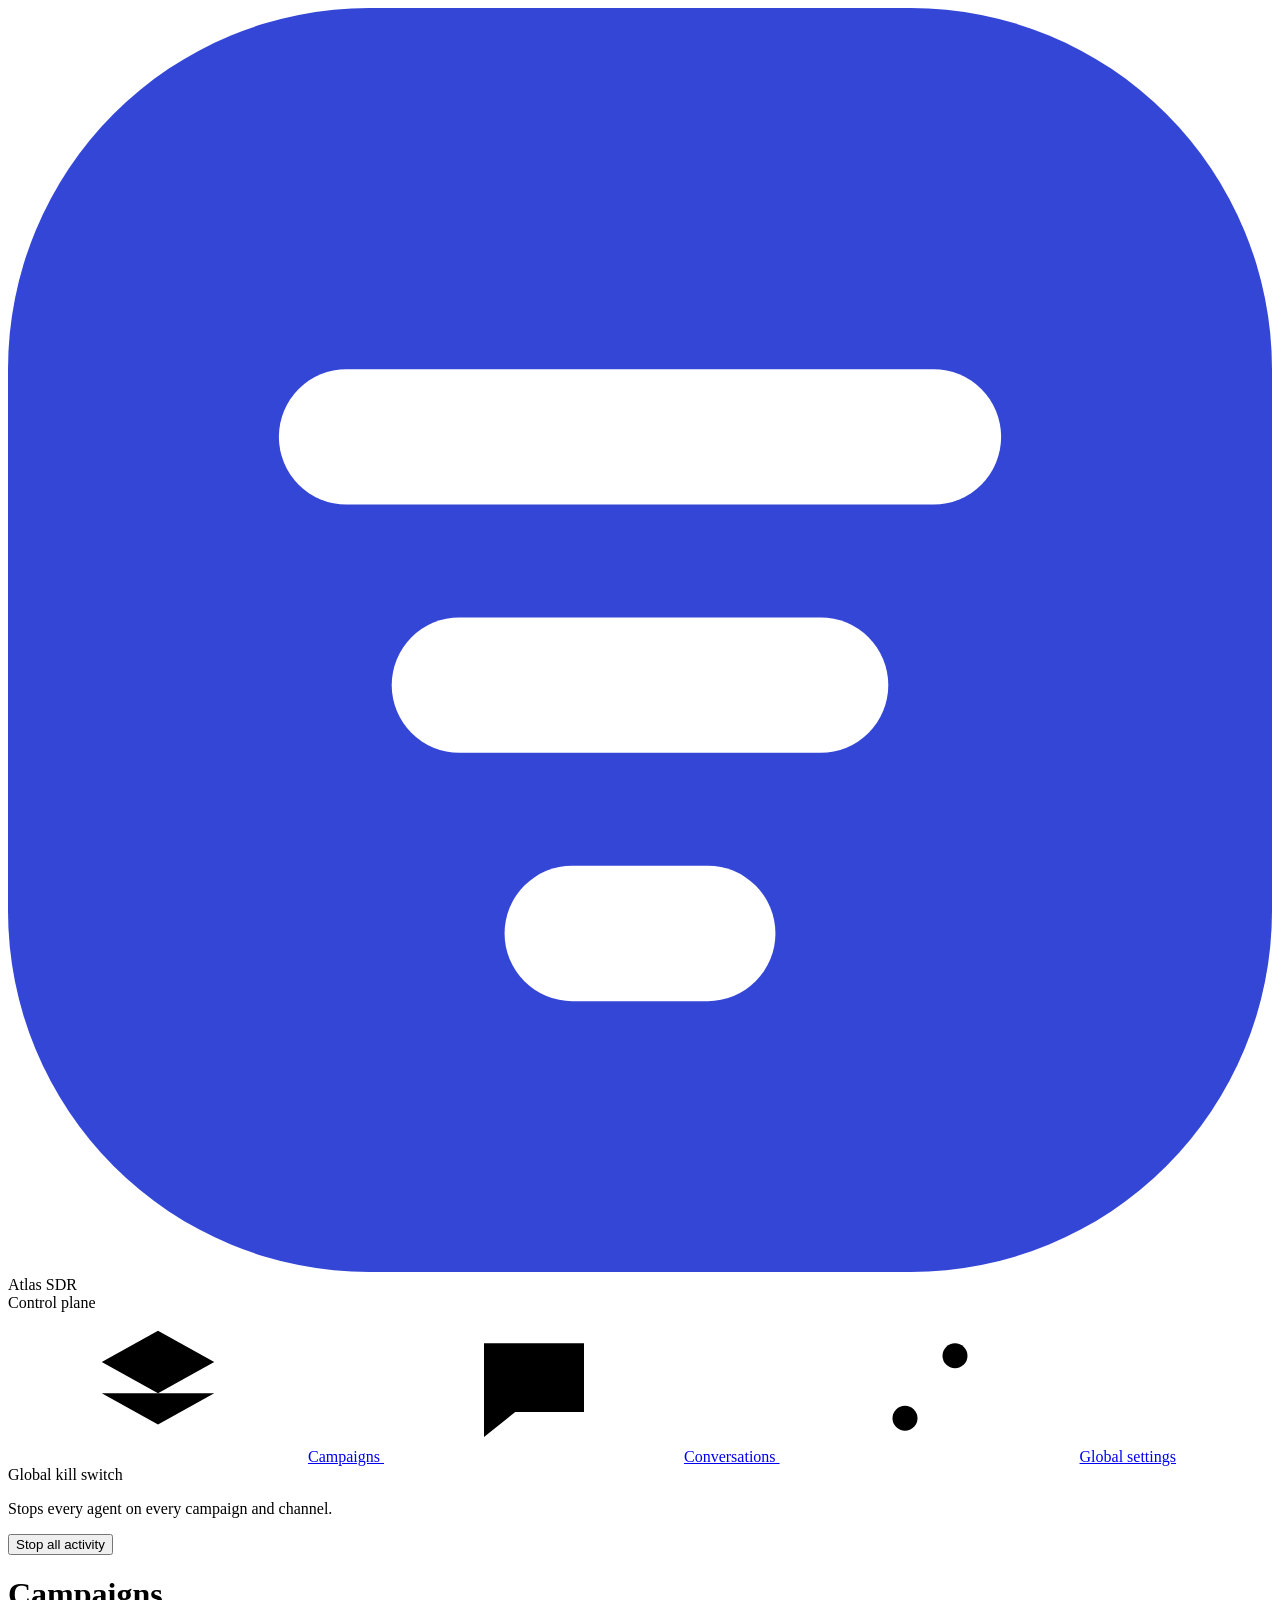
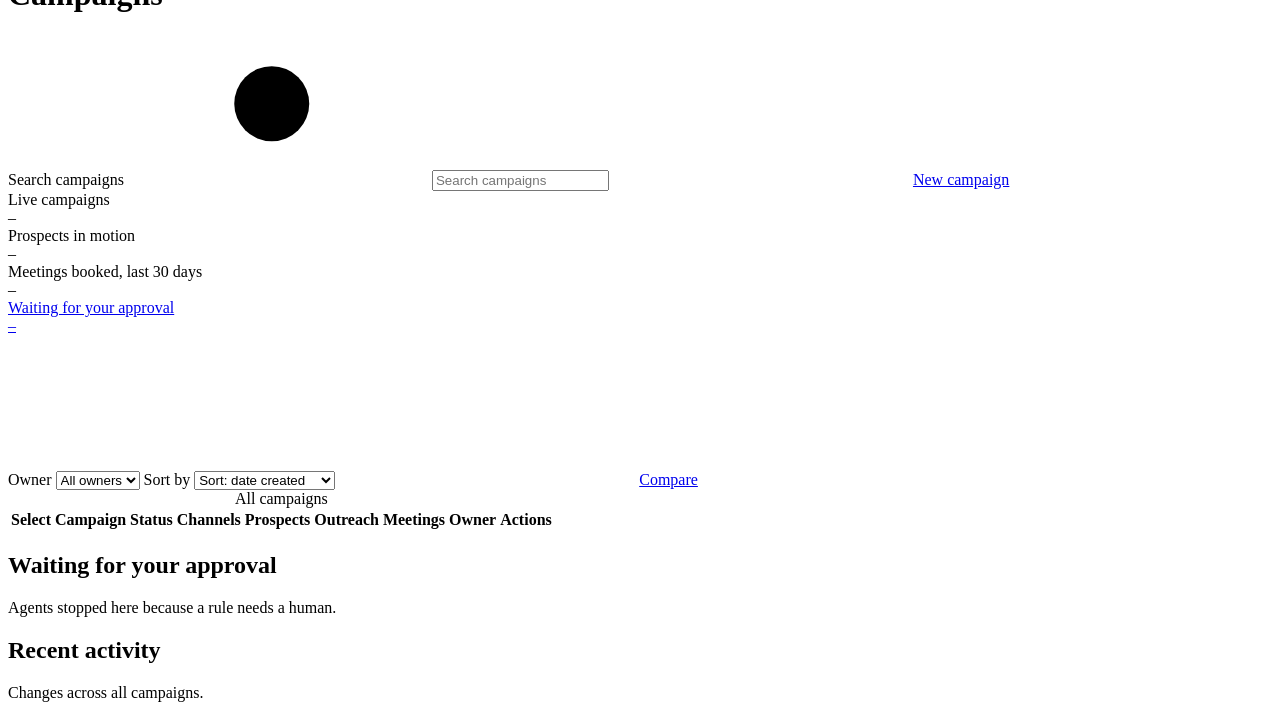
==== front_end/campaigns.html @ 70ab5db3 "Add files via upload" ====
<!DOCTYPE html>
<html lang="en">
<head>
  <meta charset="utf-8">
  <meta name="viewport" content="width=device-width, initial-scale=1">
  <title>Campaigns · Atlas SDR</title>
  <link rel="preconnect" href="https://fonts.googleapis.com">
  <link rel="preconnect" href="https://fonts.gstatic.com" crossorigin>
  <link rel="stylesheet" href="https://fonts.googleapis.com/css2?family=Bricolage+Grotesque:opsz,wght@12..96,500;12..96,600;12..96,700&family=Instrument+Sans:wght@400;500;600;700&display=swap">
  <link rel="stylesheet" href="css/styles.css">
</head>
<body>

<!-- Icon sprite: reference with <svg class="icon"><use href="#i-name"/></svg> -->
<svg width="0" height="0" style="position:absolute" aria-hidden="true" focusable="false">
  <symbol id="i-campaigns" viewBox="0 0 24 24"><path d="M12 3 3 8l9 5 9-5-9-5Z"/><path d="m3 13 9 5 9-5"/></symbol>
  <symbol id="i-inbox" viewBox="0 0 24 24"><path d="M4 5h16v11H9l-5 4V5Z"/></symbol>
  <symbol id="i-settings" viewBox="0 0 24 24"><path d="M4 7h10M18 7h2M4 17h2M10 17h10"/><circle cx="16" cy="7" r="2"/><circle cx="8" cy="17" r="2"/></symbol>
  <symbol id="i-search" viewBox="0 0 24 24"><circle cx="11" cy="11" r="6"/><path d="m20 20-4-4"/></symbol>
  <symbol id="i-plus" viewBox="0 0 24 24"><path d="M12 5v14M5 12h14"/></symbol>
  <symbol id="i-pause" viewBox="0 0 24 24"><path d="M8.5 5v14M15.5 5v14" stroke-width="2.6"/></symbol>
  <symbol id="i-play" viewBox="0 0 24 24"><path d="M7 5v14l11-7L7 5Z"/></symbol>
  <symbol id="i-more" viewBox="0 0 24 24"><circle cx="5" cy="12" r="1.6" fill="currentColor" stroke="none"/><circle cx="12" cy="12" r="1.6" fill="currentColor" stroke="none"/><circle cx="19" cy="12" r="1.6" fill="currentColor" stroke="none"/></symbol>
  <symbol id="i-compare" viewBox="0 0 24 24"><path d="M6 20V10M12 20V4M18 20v-7"/></symbol>
</svg>

<div class="shell">

  <!-- ===== Sidebar (identical on every page; change aria-current per page) ===== -->
  <aside class="sidebar">
    <div class="sidebar__top">
      <div class="brand">
        <svg class="brand__mark" viewBox="0 0 28 28" aria-hidden="true">
          <rect width="28" height="28" rx="8" fill="#3446d6"/>
          <rect x="6" y="8" width="16" height="3" rx="1.5" fill="#fff"/>
          <rect x="8.5" y="13.5" width="11" height="3" rx="1.5" fill="#fff"/>
          <rect x="11" y="19" width="6" height="3" rx="1.5" fill="#fff"/>
        </svg>
        <div>
          <div class="brand__name">Atlas SDR</div>
          <div class="brand__sub">Control plane</div>
        </div>
      </div>

      <nav class="nav" aria-label="Main">
        <a class="nav__link" href="campaigns.html" aria-current="page">
          <svg class="icon nav__icon"><use href="#i-campaigns"/></svg>Campaigns
        </a>
        <a class="nav__link" href="conversations.html">
          <svg class="icon nav__icon"><use href="#i-inbox"/></svg>Conversations
          <span class="nav__badge" data-badge="approvals" aria-label="pending approvals"></span>
        </a>
        <a class="nav__link" href="settings.html">
          <svg class="icon nav__icon"><use href="#i-settings"/></svg>Global settings
        </a>
      </nav>
    </div>

    <!-- Global kill switch: wired up by js/shell.js on every page -->
    <div class="ks" data-killswitch>
      <div class="ks__title" data-ks-title>Global kill switch</div>
      <p class="ks__text" data-ks-text>Stops every agent on every campaign and channel.</p>
      <button type="button" class="btn btn--danger btn--sm" data-ks-button>Stop all activity</button>
    </div>
  </aside>

  <!-- ===== Main ===== -->
  <div class="main">
    <header class="topbar">
      <h1>Campaigns</h1>
      <div class="topbar__actions">
        <label class="search">
          <span class="sr-only">Search campaigns</span>
          <svg class="icon"><use href="#i-search"/></svg>
          <input class="input" type="search" id="search" placeholder="Search campaigns" autocomplete="off">
        </label>
        <a class="btn btn--primary" href="campaign-new.html" id="new-campaign">
          <svg class="icon"><use href="#i-plus"/></svg>New campaign
        </a>
        <span class="avatar" data-user-avatar title="Signed in" aria-hidden="true"></span>
      </div>
    </header>

    <main class="content" id="content">

      <!-- Filled by shell.js when the global kill switch is on -->
      <div data-slot="platform-banner"></div>

      <!-- Summary strip: GET /campaigns/summary -->
      <section class="metrics" aria-label="Summary" id="metrics">
        <div class="metric">
          <div class="metric__label">Live campaigns</div>
          <div class="metric__value" data-metric="live">–</div>
          <div class="metric__note" data-metric-note="live"></div>
        </div>
        <div class="metric">
          <div class="metric__label">Prospects in motion</div>
          <div class="metric__value" data-metric="prospects">–</div>
          <div class="metric__note" data-metric-note="prospects"></div>
        </div>
        <div class="metric">
          <div class="metric__label">Meetings booked, last 30 days</div>
          <div class="metric__value" data-metric="meetings">–</div>
          <div class="metric__note" data-metric-note="meetings"></div>
        </div>
        <a class="metric" href="conversations.html?filter=approvals" id="metric-approvals">
          <div class="metric__label">Waiting for your approval</div>
          <div class="metric__value" data-metric="approvals">–</div>
          <div class="metric__note" data-metric-note="approvals"></div>
        </a>
      </section>

      <!-- Toolbar -->
      <div class="toolbar">
        <div class="filters" id="filters" role="group" aria-label="Filter by status"></div>
        <div class="toolbar__group">
          <label class="sr-only" for="owner-filter">Owner</label>
          <select class="select" id="owner-filter"><option value="all">All owners</option></select>
          <label class="sr-only" for="sort">Sort by</label>
          <select class="select" id="sort">
            <option value="created">Sort: date created</option>
            <option value="meetings">Sort: most meetings</option>
            <option value="name">Sort: name</option>
          </select>
          <a class="btn btn--secondary btn--sm" id="compare" href="#" aria-disabled="true"
             title="Select two or more campaigns to compare">
            <svg class="icon"><use href="#i-compare"/></svg><span id="compare-label">Compare</span>
          </a>
        </div>
      </div>

      <!-- Campaign list: GET /campaigns -->
      <section class="panel" aria-labelledby="list-title">
        <div class="table-wrap">
          <table class="ctable">
            <caption class="sr-only" id="list-title">All campaigns</caption>
            <thead>
              <tr>
                <th class="c-select"><span class="sr-only">Select</span></th>
                <th>Campaign</th>
                <th>Status</th>
                <th>Channels</th>
                <th class="num">Prospects</th>
                <th class="num">Outreach</th>
                <th class="num">Meetings</th>
                <th>Owner</th>
                <th class="c-actions"><span class="sr-only">Actions</span></th>
              </tr>
            </thead>
            <tbody id="campaign-rows"></tbody>
          </table>
        </div>
        <div id="list-state" aria-live="polite"></div>
      </section>

      <!-- Needs attention + recent activity: GET /approvals, GET /events -->
      <div class="split">
        <section class="panel" aria-labelledby="approvals-title">
          <div class="panel__head">
            <div>
              <h2 id="approvals-title">Waiting for your approval <span class="count" id="approvals-count" hidden></span></h2>
              <div class="panel__sub">Agents stopped here because a rule needs a human.</div>
            </div>
          </div>
          <ul id="approvals-list"></ul>
        </section>

        <section class="panel" aria-labelledby="events-title">
          <div class="panel__head">
            <div>
              <h2 id="events-title">Recent activity</h2>
              <div class="panel__sub">Changes across all campaigns.</div>
            </div>
          </div>
          <ul id="events-list"></ul>
        </section>
      </div>

    </main>
  </div>
</div>

<!-- Row action menu (single instance, positioned by campaigns.js) -->
<div class="menu" id="row-menu" role="menu" hidden></div>

<!-- Script order matters: config, mock, api, shell, page -->
<script src="js/config.js" defer></script>
<script src="js/mock-data.js" defer></script>
<script src="js/api.js" defer></script>
<script src="js/shell.js" defer></script>
<script src="js/campaigns.js" defer></script>
</body>
</html>
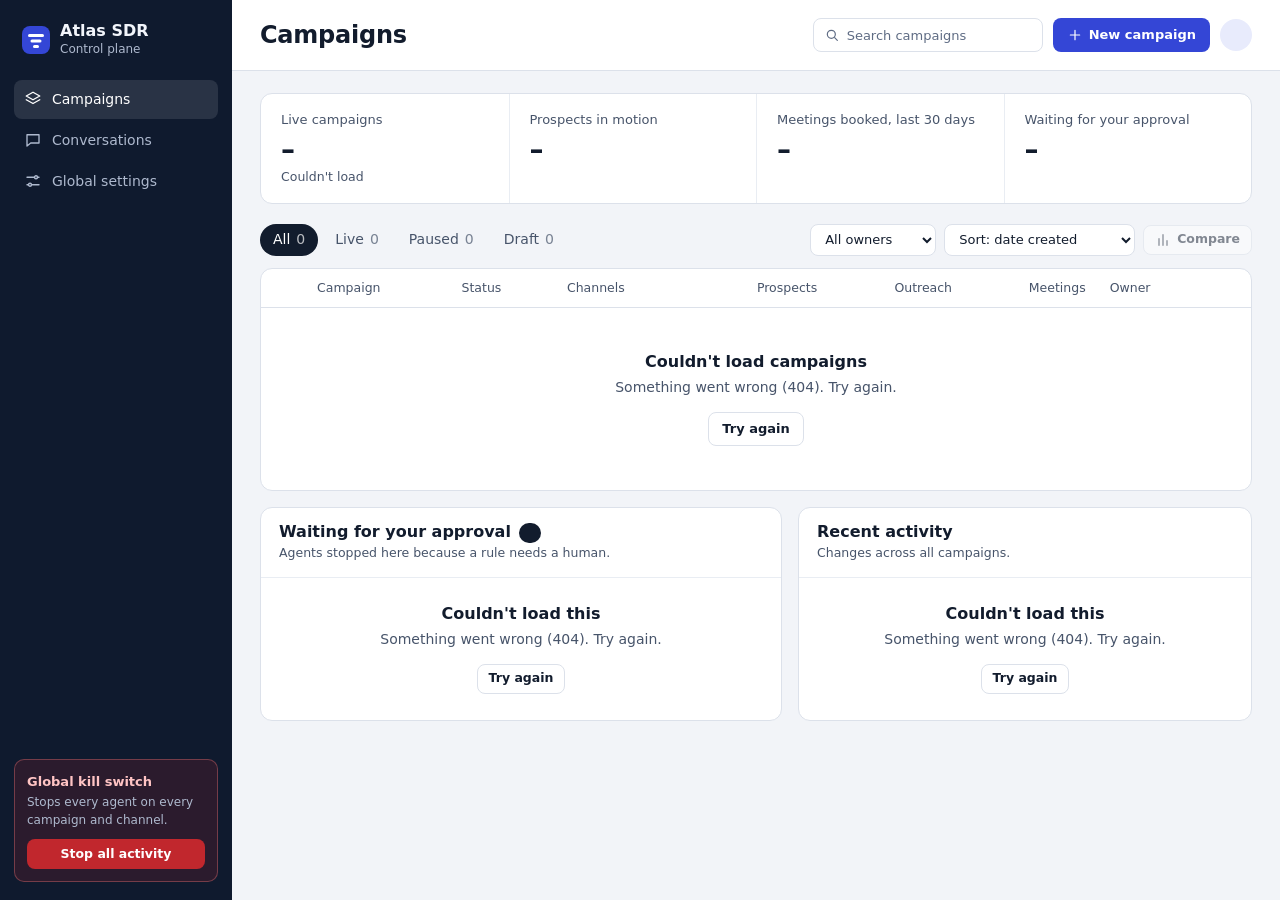
==== commit c6262819: "Atlas SDR: complete hackathon build - FastAPI backend with 9 routers (campaigns, approvals, conversa" ====
--- a/front_end/campaigns.html
+++ b/front_end/campaigns.html
@@ -1,193 +1,193 @@
-<!DOCTYPE html>
-<html lang="en">
-<head>
-  <meta charset="utf-8">
-  <meta name="viewport" content="width=device-width, initial-scale=1">
-  <title>Campaigns · Atlas SDR</title>
-  <link rel="preconnect" href="https://fonts.googleapis.com">
-  <link rel="preconnect" href="https://fonts.gstatic.com" crossorigin>
-  <link rel="stylesheet" href="https://fonts.googleapis.com/css2?family=Bricolage+Grotesque:opsz,wght@12..96,500;12..96,600;12..96,700&family=Instrument+Sans:wght@400;500;600;700&display=swap">
-  <link rel="stylesheet" href="css/styles.css">
-</head>
-<body>
-
-<!-- Icon sprite: reference with <svg class="icon"><use href="#i-name"/></svg> -->
-<svg width="0" height="0" style="position:absolute" aria-hidden="true" focusable="false">
-  <symbol id="i-campaigns" viewBox="0 0 24 24"><path d="M12 3 3 8l9 5 9-5-9-5Z"/><path d="m3 13 9 5 9-5"/></symbol>
-  <symbol id="i-inbox" viewBox="0 0 24 24"><path d="M4 5h16v11H9l-5 4V5Z"/></symbol>
-  <symbol id="i-settings" viewBox="0 0 24 24"><path d="M4 7h10M18 7h2M4 17h2M10 17h10"/><circle cx="16" cy="7" r="2"/><circle cx="8" cy="17" r="2"/></symbol>
-  <symbol id="i-search" viewBox="0 0 24 24"><circle cx="11" cy="11" r="6"/><path d="m20 20-4-4"/></symbol>
-  <symbol id="i-plus" viewBox="0 0 24 24"><path d="M12 5v14M5 12h14"/></symbol>
-  <symbol id="i-pause" viewBox="0 0 24 24"><path d="M8.5 5v14M15.5 5v14" stroke-width="2.6"/></symbol>
-  <symbol id="i-play" viewBox="0 0 24 24"><path d="M7 5v14l11-7L7 5Z"/></symbol>
-  <symbol id="i-more" viewBox="0 0 24 24"><circle cx="5" cy="12" r="1.6" fill="currentColor" stroke="none"/><circle cx="12" cy="12" r="1.6" fill="currentColor" stroke="none"/><circle cx="19" cy="12" r="1.6" fill="currentColor" stroke="none"/></symbol>
-  <symbol id="i-compare" viewBox="0 0 24 24"><path d="M6 20V10M12 20V4M18 20v-7"/></symbol>
-</svg>
-
-<div class="shell">
-
-  <!-- ===== Sidebar (identical on every page; change aria-current per page) ===== -->
-  <aside class="sidebar">
-    <div class="sidebar__top">
-      <div class="brand">
-        <svg class="brand__mark" viewBox="0 0 28 28" aria-hidden="true">
-          <rect width="28" height="28" rx="8" fill="#3446d6"/>
-          <rect x="6" y="8" width="16" height="3" rx="1.5" fill="#fff"/>
-          <rect x="8.5" y="13.5" width="11" height="3" rx="1.5" fill="#fff"/>
-          <rect x="11" y="19" width="6" height="3" rx="1.5" fill="#fff"/>
-        </svg>
-        <div>
-          <div class="brand__name">Atlas SDR</div>
-          <div class="brand__sub">Control plane</div>
-        </div>
-      </div>
-
-      <nav class="nav" aria-label="Main">
-        <a class="nav__link" href="campaigns.html" aria-current="page">
-          <svg class="icon nav__icon"><use href="#i-campaigns"/></svg>Campaigns
-        </a>
-        <a class="nav__link" href="conversations.html">
-          <svg class="icon nav__icon"><use href="#i-inbox"/></svg>Conversations
-          <span class="nav__badge" data-badge="approvals" aria-label="pending approvals"></span>
-        </a>
-        <a class="nav__link" href="settings.html">
-          <svg class="icon nav__icon"><use href="#i-settings"/></svg>Global settings
-        </a>
-      </nav>
-    </div>
-
-    <!-- Global kill switch: wired up by js/shell.js on every page -->
-    <div class="ks" data-killswitch>
-      <div class="ks__title" data-ks-title>Global kill switch</div>
-      <p class="ks__text" data-ks-text>Stops every agent on every campaign and channel.</p>
-      <button type="button" class="btn btn--danger btn--sm" data-ks-button>Stop all activity</button>
-    </div>
-  </aside>
-
-  <!-- ===== Main ===== -->
-  <div class="main">
-    <header class="topbar">
-      <h1>Campaigns</h1>
-      <div class="topbar__actions">
-        <label class="search">
-          <span class="sr-only">Search campaigns</span>
-          <svg class="icon"><use href="#i-search"/></svg>
-          <input class="input" type="search" id="search" placeholder="Search campaigns" autocomplete="off">
-        </label>
-        <a class="btn btn--primary" href="campaign-new.html" id="new-campaign">
-          <svg class="icon"><use href="#i-plus"/></svg>New campaign
-        </a>
-        <span class="avatar" data-user-avatar title="Signed in" aria-hidden="true"></span>
-      </div>
-    </header>
-
-    <main class="content" id="content">
-
-      <!-- Filled by shell.js when the global kill switch is on -->
-      <div data-slot="platform-banner"></div>
-
-      <!-- Summary strip: GET /campaigns/summary -->
-      <section class="metrics" aria-label="Summary" id="metrics">
-        <div class="metric">
-          <div class="metric__label">Live campaigns</div>
-          <div class="metric__value" data-metric="live">–</div>
-          <div class="metric__note" data-metric-note="live"></div>
-        </div>
-        <div class="metric">
-          <div class="metric__label">Prospects in motion</div>
-          <div class="metric__value" data-metric="prospects">–</div>
-          <div class="metric__note" data-metric-note="prospects"></div>
-        </div>
-        <div class="metric">
-          <div class="metric__label">Meetings booked, last 30 days</div>
-          <div class="metric__value" data-metric="meetings">–</div>
-          <div class="metric__note" data-metric-note="meetings"></div>
-        </div>
-        <a class="metric" href="conversations.html?filter=approvals" id="metric-approvals">
-          <div class="metric__label">Waiting for your approval</div>
-          <div class="metric__value" data-metric="approvals">–</div>
-          <div class="metric__note" data-metric-note="approvals"></div>
-        </a>
-      </section>
-
-      <!-- Toolbar -->
-      <div class="toolbar">
-        <div class="filters" id="filters" role="group" aria-label="Filter by status"></div>
-        <div class="toolbar__group">
-          <label class="sr-only" for="owner-filter">Owner</label>
-          <select class="select" id="owner-filter"><option value="all">All owners</option></select>
-          <label class="sr-only" for="sort">Sort by</label>
-          <select class="select" id="sort">
-            <option value="created">Sort: date created</option>
-            <option value="meetings">Sort: most meetings</option>
-            <option value="name">Sort: name</option>
-          </select>
-          <a class="btn btn--secondary btn--sm" id="compare" href="#" aria-disabled="true"
-             title="Select two or more campaigns to compare">
-            <svg class="icon"><use href="#i-compare"/></svg><span id="compare-label">Compare</span>
-          </a>
-        </div>
-      </div>
-
-      <!-- Campaign list: GET /campaigns -->
-      <section class="panel" aria-labelledby="list-title">
-        <div class="table-wrap">
-          <table class="ctable">
-            <caption class="sr-only" id="list-title">All campaigns</caption>
-            <thead>
-              <tr>
-                <th class="c-select"><span class="sr-only">Select</span></th>
-                <th>Campaign</th>
-                <th>Status</th>
-                <th>Channels</th>
-                <th class="num">Prospects</th>
-                <th class="num">Outreach</th>
-                <th class="num">Meetings</th>
-                <th>Owner</th>
-                <th class="c-actions"><span class="sr-only">Actions</span></th>
-              </tr>
-            </thead>
-            <tbody id="campaign-rows"></tbody>
-          </table>
-        </div>
-        <div id="list-state" aria-live="polite"></div>
-      </section>
-
-      <!-- Needs attention + recent activity: GET /approvals, GET /events -->
-      <div class="split">
-        <section class="panel" aria-labelledby="approvals-title">
-          <div class="panel__head">
-            <div>
-              <h2 id="approvals-title">Waiting for your approval <span class="count" id="approvals-count" hidden></span></h2>
-              <div class="panel__sub">Agents stopped here because a rule needs a human.</div>
-            </div>
-          </div>
-          <ul id="approvals-list"></ul>
-        </section>
-
-        <section class="panel" aria-labelledby="events-title">
-          <div class="panel__head">
-            <div>
-              <h2 id="events-title">Recent activity</h2>
-              <div class="panel__sub">Changes across all campaigns.</div>
-            </div>
-          </div>
-          <ul id="events-list"></ul>
-        </section>
-      </div>
-
-    </main>
-  </div>
-</div>
-
-<!-- Row action menu (single instance, positioned by campaigns.js) -->
-<div class="menu" id="row-menu" role="menu" hidden></div>
-
-<!-- Script order matters: config, mock, api, shell, page -->
-<script src="js/config.js" defer></script>
-<script src="js/mock-data.js" defer></script>
-<script src="js/api.js" defer></script>
-<script src="js/shell.js" defer></script>
-<script src="js/campaigns.js" defer></script>
-</body>
-</html>
+<!DOCTYPE html>
+<html lang="en">
+<head>
+  <meta charset="utf-8">
+  <meta name="viewport" content="width=device-width, initial-scale=1">
+  <title>Campaigns · Atlas SDR</title>
+  <link rel="preconnect" href="https://fonts.googleapis.com">
+  <link rel="preconnect" href="https://fonts.gstatic.com" crossorigin>
+  <link rel="stylesheet" href="https://fonts.googleapis.com/css2?family=Bricolage+Grotesque:opsz,wght@12..96,500;12..96,600;12..96,700&family=Instrument+Sans:wght@400;500;600;700&display=swap">
+  <link rel="stylesheet" href="css/styles.css">
+</head>
+<body>
+
+<!-- Icon sprite: reference with <svg class="icon"><use href="#i-name"/></svg> -->
+<svg width="0" height="0" style="position:absolute" aria-hidden="true" focusable="false">
+  <symbol id="i-campaigns" viewBox="0 0 24 24"><path d="M12 3 3 8l9 5 9-5-9-5Z"/><path d="m3 13 9 5 9-5"/></symbol>
+  <symbol id="i-inbox" viewBox="0 0 24 24"><path d="M4 5h16v11H9l-5 4V5Z"/></symbol>
+  <symbol id="i-settings" viewBox="0 0 24 24"><path d="M4 7h10M18 7h2M4 17h2M10 17h10"/><circle cx="16" cy="7" r="2"/><circle cx="8" cy="17" r="2"/></symbol>
+  <symbol id="i-search" viewBox="0 0 24 24"><circle cx="11" cy="11" r="6"/><path d="m20 20-4-4"/></symbol>
+  <symbol id="i-plus" viewBox="0 0 24 24"><path d="M12 5v14M5 12h14"/></symbol>
+  <symbol id="i-pause" viewBox="0 0 24 24"><path d="M8.5 5v14M15.5 5v14" stroke-width="2.6"/></symbol>
+  <symbol id="i-play" viewBox="0 0 24 24"><path d="M7 5v14l11-7L7 5Z"/></symbol>
+  <symbol id="i-more" viewBox="0 0 24 24"><circle cx="5" cy="12" r="1.6" fill="currentColor" stroke="none"/><circle cx="12" cy="12" r="1.6" fill="currentColor" stroke="none"/><circle cx="19" cy="12" r="1.6" fill="currentColor" stroke="none"/></symbol>
+  <symbol id="i-compare" viewBox="0 0 24 24"><path d="M6 20V10M12 20V4M18 20v-7"/></symbol>
+</svg>
+
+<div class="shell">
+
+  <!-- ===== Sidebar (identical on every page; change aria-current per page) ===== -->
+  <aside class="sidebar">
+    <div class="sidebar__top">
+      <div class="brand">
+        <svg class="brand__mark" viewBox="0 0 28 28" aria-hidden="true">
+          <rect width="28" height="28" rx="8" fill="#3446d6"/>
+          <rect x="6" y="8" width="16" height="3" rx="1.5" fill="#fff"/>
+          <rect x="8.5" y="13.5" width="11" height="3" rx="1.5" fill="#fff"/>
+          <rect x="11" y="19" width="6" height="3" rx="1.5" fill="#fff"/>
+        </svg>
+        <div>
+          <div class="brand__name">Atlas SDR</div>
+          <div class="brand__sub">Control plane</div>
+        </div>
+      </div>
+
+      <nav class="nav" aria-label="Main">
+        <a class="nav__link" href="campaigns.html" aria-current="page">
+          <svg class="icon nav__icon"><use href="#i-campaigns"/></svg>Campaigns
+        </a>
+        <a class="nav__link" href="conversations.html">
+          <svg class="icon nav__icon"><use href="#i-inbox"/></svg>Conversations
+          <span class="nav__badge" data-badge="approvals" aria-label="pending approvals"></span>
+        </a>
+        <a class="nav__link" href="settings.html">
+          <svg class="icon nav__icon"><use href="#i-settings"/></svg>Global settings
+        </a>
+      </nav>
+    </div>
+
+    <!-- Global kill switch: wired up by js/shell.js on every page -->
+    <div class="ks" data-killswitch>
+      <div class="ks__title" data-ks-title>Global kill switch</div>
+      <p class="ks__text" data-ks-text>Stops every agent on every campaign and channel.</p>
+      <button type="button" class="btn btn--danger btn--sm" data-ks-button>Stop all activity</button>
+    </div>
+  </aside>
+
+  <!-- ===== Main ===== -->
+  <div class="main">
+    <header class="topbar">
+      <h1>Campaigns</h1>
+      <div class="topbar__actions">
+        <label class="search">
+          <span class="sr-only">Search campaigns</span>
+          <svg class="icon"><use href="#i-search"/></svg>
+          <input class="input" type="search" id="search" placeholder="Search campaigns" autocomplete="off">
+        </label>
+        <a class="btn btn--primary" href="campaign-new.html" id="new-campaign">
+          <svg class="icon"><use href="#i-plus"/></svg>New campaign
+        </a>
+        <span class="avatar" data-user-avatar title="Signed in" aria-hidden="true"></span>
+      </div>
+    </header>
+
+    <main class="content" id="content">
+
+      <!-- Filled by shell.js when the global kill switch is on -->
+      <div data-slot="platform-banner"></div>
+
+      <!-- Summary strip: GET /campaigns/summary -->
+      <section class="metrics" aria-label="Summary" id="metrics">
+        <div class="metric">
+          <div class="metric__label">Live campaigns</div>
+          <div class="metric__value" data-metric="live">–</div>
+          <div class="metric__note" data-metric-note="live"></div>
+        </div>
+        <div class="metric">
+          <div class="metric__label">Prospects in motion</div>
+          <div class="metric__value" data-metric="prospects">–</div>
+          <div class="metric__note" data-metric-note="prospects"></div>
+        </div>
+        <div class="metric">
+          <div class="metric__label">Meetings booked, last 30 days</div>
+          <div class="metric__value" data-metric="meetings">–</div>
+          <div class="metric__note" data-metric-note="meetings"></div>
+        </div>
+        <a class="metric" href="conversations.html?filter=approvals" id="metric-approvals">
+          <div class="metric__label">Waiting for your approval</div>
+          <div class="metric__value" data-metric="approvals">–</div>
+          <div class="metric__note" data-metric-note="approvals"></div>
+        </a>
+      </section>
+
+      <!-- Toolbar -->
+      <div class="toolbar">
+        <div class="filters" id="filters" role="group" aria-label="Filter by status"></div>
+        <div class="toolbar__group">
+          <label class="sr-only" for="owner-filter">Owner</label>
+          <select class="select" id="owner-filter"><option value="all">All owners</option></select>
+          <label class="sr-only" for="sort">Sort by</label>
+          <select class="select" id="sort">
+            <option value="created">Sort: date created</option>
+            <option value="meetings">Sort: most meetings</option>
+            <option value="name">Sort: name</option>
+          </select>
+          <a class="btn btn--secondary btn--sm" id="compare" href="#" aria-disabled="true"
+             title="Select two or more campaigns to compare">
+            <svg class="icon"><use href="#i-compare"/></svg><span id="compare-label">Compare</span>
+          </a>
+        </div>
+      </div>
+
+      <!-- Campaign list: GET /campaigns -->
+      <section class="panel" aria-labelledby="list-title">
+        <div class="table-wrap">
+          <table class="ctable">
+            <caption class="sr-only" id="list-title">All campaigns</caption>
+            <thead>
+              <tr>
+                <th class="c-select"><span class="sr-only">Select</span></th>
+                <th>Campaign</th>
+                <th>Status</th>
+                <th>Channels</th>
+                <th class="num">Prospects</th>
+                <th class="num">Outreach</th>
+                <th class="num">Meetings</th>
+                <th>Owner</th>
+                <th class="c-actions"><span class="sr-only">Actions</span></th>
+              </tr>
+            </thead>
+            <tbody id="campaign-rows"></tbody>
+          </table>
+        </div>
+        <div id="list-state" aria-live="polite"></div>
+      </section>
+
+      <!-- Needs attention + recent activity: GET /approvals, GET /events -->
+      <div class="split">
+        <section class="panel" aria-labelledby="approvals-title">
+          <div class="panel__head">
+            <div>
+              <h2 id="approvals-title">Waiting for your approval <span class="count" id="approvals-count" hidden></span></h2>
+              <div class="panel__sub">Agents stopped here because a rule needs a human.</div>
+            </div>
+          </div>
+          <ul id="approvals-list"></ul>
+        </section>
+
+        <section class="panel" aria-labelledby="events-title">
+          <div class="panel__head">
+            <div>
+              <h2 id="events-title">Recent activity</h2>
+              <div class="panel__sub">Changes across all campaigns.</div>
+            </div>
+          </div>
+          <ul id="events-list"></ul>
+        </section>
+      </div>
+
+    </main>
+  </div>
+</div>
+
+<!-- Row action menu (single instance, positioned by campaigns.js) -->
+<div class="menu" id="row-menu" role="menu" hidden></div>
+
+<!-- Script order matters: config, mock, api, shell, page -->
+<script src="js/config.js" defer></script>
+<script src="js/mock-data.js" defer></script>
+<script src="js/api.js" defer></script>
+<script src="js/shell.js" defer></script>
+<script src="js/campaigns.js" defer></script>
+</body>
+</html>
--- a/front_end/css/styles.css
+++ b/front_end/css/styles.css
@@ -0,0 +1,452 @@
+/* ==========================================================================
+   Atlas SDR control plane: styles.css
+   Shared by every page. Sections:
+   1. Tokens  2. Base  3. App shell  4. Components  5. Campaigns page  6. Responsive
+   ========================================================================== */
+
+/* 1. Tokens ---------------------------------------------------------------- */
+:root {
+  --font-body: "Instrument Sans", system-ui, -apple-system, "Segoe UI", Roboto, sans-serif;
+  --font-display: "Bricolage Grotesque", "Instrument Sans", system-ui, sans-serif;
+
+  /* Surfaces and text */
+  --bg: #f2f4f8;
+  --surface: #ffffff;
+  --surface-2: #f8f9fc;
+  --ink: #121c2d;
+  --ink-2: #47546a;
+  --ink-3: #5f6c84;
+  --line: #dce1ea;
+  --line-soft: #e9edf3;
+
+  /* Navigation (dark rail) */
+  --nav-bg: #0f1a2e;
+  --nav-ink: #aeb9ce;
+  --nav-ink-strong: #f2f5fb;
+  --nav-hover: rgba(255, 255, 255, 0.06);
+  --nav-active: rgba(255, 255, 255, 0.11);
+
+  /* Brand action */
+  --primary: #3446d6;
+  --primary-hover: #2937b4;
+  --primary-soft: #e8ebfc;
+
+  /* Campaign lifecycle: every state has its own hue so it reads at a glance */
+  --live: #12704a;
+  --live-soft: #e2f4ea;
+  --live-line: #2bb673;
+  --paused: #955300;
+  --paused-soft: #fcefd6;
+  --paused-line: #e4a93a;
+  --paused-tint: #fffaf0;
+  --draft: #5b677c;
+  --draft-soft: #e8ecf2;
+  --done: #66568c;
+  --done-soft: #eeeaf6;
+  --archived: #6c7688;
+  --archived-soft: #eef0f4;
+  --danger: #c1272d;
+  --danger-hover: #a51e24;
+  --danger-soft: #fbe7e7;
+
+  --r-sm: 6px;
+  --r-md: 8px;
+  --r-lg: 12px;
+  --r-xl: 16px;
+  --shadow-pop: 0 10px 30px rgba(15, 26, 46, 0.18), 0 2px 6px rgba(15, 26, 46, 0.08);
+}
+
+/* 2. Base ------------------------------------------------------------------ */
+*, *::before, *::after { box-sizing: border-box; }
+html { -webkit-text-size-adjust: 100%; }
+body {
+  margin: 0;
+  font: 400 14px/1.5 var(--font-body);
+  color: var(--ink);
+  background: var(--bg);
+  -webkit-font-smoothing: antialiased;
+}
+h1, h2, h3, p, ul, ol { margin: 0; }
+ul, ol { padding: 0; list-style: none; }
+a { color: inherit; }
+button, input, select { font: inherit; color: inherit; }
+button { cursor: pointer; }
+:focus-visible { outline: 2px solid var(--primary); outline-offset: 2px; }
+.sr-only {
+  position: absolute; width: 1px; height: 1px; margin: -1px; padding: 0;
+  overflow: hidden; clip: rect(0 0 0 0); white-space: nowrap; border: 0;
+}
+.muted { color: var(--ink-3); }
+.icon {
+  width: 16px; height: 16px; flex: none;
+  fill: none; stroke: currentColor; stroke-width: 1.8;
+  stroke-linecap: round; stroke-linejoin: round;
+}
+
+/* 3. App shell ------------------------------------------------------------- */
+.shell { display: grid; grid-template-columns: 232px minmax(0, 1fr); min-height: 100vh; }
+
+.sidebar {
+  position: sticky; top: 0; height: 100vh;
+  display: flex; flex-direction: column; justify-content: space-between;
+  padding: 22px 14px 18px;
+  background: var(--nav-bg); color: var(--nav-ink);
+}
+.sidebar :focus-visible { outline-color: #9fb0ff; }
+.brand { display: flex; align-items: center; gap: 10px; padding: 0 8px 22px; }
+.brand__mark { width: 28px; height: 28px; flex: none; }
+.brand__name { font: 600 16px/1.1 var(--font-display); color: var(--nav-ink-strong); }
+.brand__sub { font-size: 12px; color: var(--nav-ink); }
+
+.nav { display: flex; flex-direction: column; gap: 2px; }
+.nav__link {
+  display: flex; align-items: center; gap: 10px;
+  padding: 9px 10px; border-radius: var(--r-md);
+  color: var(--nav-ink); font-weight: 500; text-decoration: none;
+}
+.nav__link:hover { background: var(--nav-hover); color: var(--nav-ink-strong); }
+.nav__link[aria-current="page"] { background: var(--nav-active); color: #fff; }
+.nav__icon { width: 18px; height: 18px; }
+.nav__badge {
+  margin-left: auto; min-width: 20px; padding: 0 6px; height: 20px;
+  display: none; align-items: center; justify-content: center;
+  border-radius: 999px; background: var(--paused-line); color: #3b2500;
+  font-size: 12px; font-weight: 700; font-variant-numeric: tabular-nums;
+}
+.nav__badge.is-visible { display: inline-flex; }
+
+/* Global kill switch */
+.ks {
+  padding: 12px; border-radius: 10px;
+  border: 1px solid rgba(255, 120, 120, 0.35); background: rgba(193, 39, 45, 0.16);
+}
+.ks__title { font-weight: 600; font-size: 13px; color: #ffc4c4; }
+.ks__text { margin-top: 2px; font-size: 12px; color: var(--nav-ink); }
+.ks .btn { margin-top: 10px; width: 100%; }
+.ks.is-engaged { background: var(--danger); border-color: var(--danger); }
+.ks.is-engaged .ks__title { color: #fff; }
+.ks.is-engaged .ks__text { color: #ffe1e1; }
+
+.main { min-width: 0; display: flex; flex-direction: column; }
+.topbar {
+  display: flex; align-items: center; justify-content: space-between; gap: 16px; flex-wrap: wrap;
+  padding: 18px 28px; background: var(--surface); border-bottom: 1px solid var(--line);
+}
+.topbar h1 { font: 600 24px/1.2 var(--font-display); letter-spacing: -0.01em; }
+.topbar__actions { display: flex; align-items: center; gap: 10px; }
+.avatar {
+  width: 32px; height: 32px; border-radius: 50%;
+  display: inline-flex; align-items: center; justify-content: center;
+  background: var(--primary-soft); color: var(--primary);
+  font-size: 12px; font-weight: 700;
+}
+.content { width: 100%; max-width: 1360px; padding: 22px 28px 56px; }
+
+/* 4. Components ------------------------------------------------------------ */
+
+/* Buttons */
+.btn {
+  display: inline-flex; align-items: center; justify-content: center; gap: 6px;
+  height: 34px; padding: 0 13px;
+  border: 1px solid transparent; border-radius: var(--r-md);
+  font-size: 13px; font-weight: 600; text-decoration: none; white-space: nowrap;
+  transition: background-color 0.12s, border-color 0.12s, color 0.12s;
+}
+.btn--primary { background: var(--primary); color: #fff; }
+.btn--primary:hover { background: var(--primary-hover); }
+.btn--secondary { background: var(--surface); border-color: var(--line); color: var(--ink); }
+.btn--secondary:hover { background: var(--surface-2); border-color: #c7cfdb; }
+.btn--pause { background: var(--surface); border-color: var(--paused-line); color: var(--paused); }
+.btn--pause:hover { background: var(--paused-soft); }
+.btn--warn { background: var(--paused); color: #fff; }
+.btn--warn:hover { background: #7a4400; }
+.btn--danger { background: var(--danger); color: #fff; }
+.btn--danger:hover { background: var(--danger-hover); }
+.btn--light { background: #fff; color: var(--danger); }
+.btn--light:hover { background: #ffecec; }
+.btn--sm { height: 30px; padding: 0 11px; font-size: 12.5px; }
+.btn--icon { width: 30px; padding: 0; }
+.btn[disabled], .btn[aria-disabled="true"] { opacity: 0.5; cursor: not-allowed; pointer-events: none; }
+.btn.is-busy::before {
+  content: ""; width: 12px; height: 12px; border-radius: 50%;
+  border: 2px solid currentColor; border-right-color: transparent;
+  animation: spin 0.7s linear infinite;
+}
+
+/* Status pills */
+.pill {
+  display: inline-flex; align-items: center; gap: 6px;
+  height: 22px; padding: 0 9px; border-radius: 999px;
+  font-size: 12px; font-weight: 600; white-space: nowrap;
+}
+.pill::before { content: ""; width: 7px; height: 7px; border-radius: 50%; background: currentColor; }
+.pill--live { color: var(--live); background: var(--live-soft); }
+.pill--live::before { animation: pulse 2.2s ease-out infinite; }
+.is-platform-stopped .pill--live::before { animation: none; }
+.pill--paused { color: var(--paused); background: var(--paused-soft); }
+.pill--paused::before { border-radius: 1px; width: 7px; height: 7px; }
+.pill--draft { color: var(--draft); background: var(--draft-soft); }
+.pill--draft::before { background: transparent; box-shadow: inset 0 0 0 1.5px currentColor; }
+.pill--completed { color: var(--done); background: var(--done-soft); }
+.pill--archived { color: var(--archived); background: var(--archived-soft); }
+
+/* Tags and flags */
+.tag {
+  display: inline-flex; align-items: center; height: 20px; padding: 0 7px;
+  border-radius: var(--r-sm); background: var(--draft-soft); color: var(--ink-2);
+  font-size: 12px; font-weight: 600;
+}
+.tag--warn { background: var(--paused-soft); color: var(--paused); }
+.tag--danger { background: var(--danger-soft); color: var(--danger); }
+
+/* Panels */
+.panel { background: var(--surface); border: 1px solid var(--line); border-radius: var(--r-lg); }
+.panel__head {
+  display: flex; align-items: center; justify-content: space-between; gap: 12px;
+  padding: 14px 18px; border-bottom: 1px solid var(--line-soft);
+}
+.panel__head h2 { font: 600 16px/1.3 var(--font-display); display: flex; align-items: center; gap: 8px; }
+.panel__sub { font-size: 12.5px; color: var(--ink-2); margin-top: 1px; }
+.count {
+  min-width: 22px; height: 20px; padding: 0 7px; border-radius: 999px;
+  display: inline-flex; align-items: center; justify-content: center;
+  background: var(--ink); color: #fff; font: 600 12px/1 var(--font-body);
+  font-variant-numeric: tabular-nums;
+}
+
+/* Form controls */
+.search { position: relative; }
+.search .icon { position: absolute; left: 11px; top: 50%; transform: translateY(-50%); color: var(--ink-3); pointer-events: none; }
+.input, .select {
+  height: 34px; border: 1px solid var(--line); border-radius: var(--r-md);
+  background: var(--surface); padding: 0 10px; font-size: 13px;
+}
+.input::placeholder { color: var(--ink-3); }
+.search .input { width: 230px; padding-left: 33px; }
+.select { height: 32px; padding-right: 26px; }
+.input:hover, .select:hover { border-color: #c7cfdb; }
+
+/* Summary strip */
+.metrics {
+  display: grid; grid-template-columns: repeat(4, minmax(0, 1fr));
+  background: var(--surface); border: 1px solid var(--line); border-radius: var(--r-lg);
+  margin-bottom: 20px;
+}
+.metric { display: block; padding: 16px 20px; text-decoration: none; border-left: 1px solid var(--line-soft); }
+.metric:first-child { border-left: 0; }
+a.metric:hover { background: var(--surface-2); }
+.metric__label { font-size: 13px; color: var(--ink-2); }
+.metric__value {
+  margin-top: 4px; font: 600 28px/1.15 var(--font-display);
+  font-variant-numeric: tabular-nums; letter-spacing: -0.01em;
+}
+.metric__note { margin-top: 2px; font-size: 12.5px; color: var(--ink-2); min-height: 19px; }
+.metric__note--up { color: var(--live); }
+.metric__note--down { color: var(--danger); }
+.metric--alert .metric__value { color: var(--paused); }
+
+/* Banner (kill switch engaged, page-level errors) */
+.banner {
+  display: flex; align-items: center; justify-content: space-between; gap: 16px; flex-wrap: wrap;
+  margin-bottom: 18px; padding: 12px 16px; border-radius: var(--r-lg);
+  background: var(--danger); color: #fff;
+}
+.banner strong { font-weight: 600; }
+.banner p { font-size: 13px; opacity: 0.92; }
+
+/* Feed lists (approvals, events) */
+.feed__item { display: flex; align-items: flex-start; gap: 12px; padding: 12px 18px; border-bottom: 1px solid var(--line-soft); }
+.feed__item:last-child { border-bottom: 0; }
+.dot { width: 8px; height: 8px; border-radius: 50%; margin-top: 7px; flex: none; background: var(--ink-3); }
+.dot--success { background: var(--live-line); }
+.dot--warning { background: var(--paused-line); }
+.dot--error { background: var(--danger); }
+.feed__main { flex: 1; min-width: 0; }
+.feed__meta { margin-top: 3px; display: flex; align-items: center; gap: 8px; font-size: 12.5px; color: var(--ink-3); }
+
+/* Empty, error and loading states */
+.state { padding: 44px 20px; text-align: center; color: var(--ink-2); }
+.state__title { font: 600 16px/1.3 var(--font-display); color: var(--ink); margin-bottom: 4px; }
+.state .btn { margin-top: 14px; }
+.state--compact { padding: 26px 18px; }
+.skel {
+  display: block; height: 12px; border-radius: 6px;
+  background: linear-gradient(90deg, var(--line-soft) 25%, #f6f8fb 50%, var(--line-soft) 75%);
+  background-size: 200% 100%; animation: shimmer 1.4s linear infinite;
+}
+
+/* Floating menu (row actions). One instance, positioned by JS. */
+.menu {
+  position: fixed; z-index: 50; min-width: 200px; padding: 6px;
+  background: var(--surface); border: 1px solid var(--line); border-radius: 10px; box-shadow: var(--shadow-pop);
+}
+.menu[hidden] { display: none; }
+.menu__item {
+  display: flex; width: 100%; align-items: center; gap: 8px; padding: 8px 10px;
+  border: 0; border-radius: var(--r-sm); background: none; text-align: left;
+  font-size: 13px; font-weight: 500; text-decoration: none; color: var(--ink);
+}
+.menu__item:hover, .menu__item:focus-visible { background: var(--surface-2); outline: none; }
+.menu__item--danger { color: var(--danger); }
+.menu__sep { height: 1px; margin: 5px 4px; background: var(--line-soft); }
+
+/* Confirm dialog */
+.dialog {
+  width: min(440px, calc(100vw - 32px)); padding: 0; border: 0; border-radius: 14px;
+  background: var(--surface); color: var(--ink); box-shadow: var(--shadow-pop);
+}
+.dialog::backdrop { background: rgba(15, 26, 46, 0.5); }
+.dialog__body { padding: 22px 22px 18px; }
+.dialog__title { font: 600 18px/1.3 var(--font-display); }
+.dialog__text { margin-top: 8px; color: var(--ink-2); max-width: 62ch; }
+.dialog__actions { display: flex; justify-content: flex-end; gap: 8px; margin-top: 20px; }
+
+/* Toasts */
+.toasts { position: fixed; right: 20px; bottom: 20px; z-index: 60; display: flex; flex-direction: column; gap: 8px; max-width: min(380px, calc(100vw - 40px)); }
+.toast {
+  display: flex; align-items: center; justify-content: space-between; gap: 14px;
+  padding: 11px 14px; border-radius: 10px; background: var(--ink); color: #fff;
+  box-shadow: var(--shadow-pop); font-size: 13px;
+}
+.toast--error { background: var(--danger); }
+.toast__action { color: #c9d2ff; font-weight: 600; white-space: nowrap; }
+.toast--error .toast__action { color: #fff; }
+
+/* 5. Campaigns page -------------------------------------------------------- */
+.toolbar { display: flex; align-items: center; justify-content: space-between; gap: 12px 16px; flex-wrap: wrap; margin-bottom: 12px; }
+.toolbar__group { display: flex; align-items: center; gap: 8px; flex-wrap: wrap; }
+.filters { display: flex; gap: 4px; flex-wrap: wrap; }
+.filter {
+  height: 32px; padding: 0 12px; border: 1px solid transparent; border-radius: 999px;
+  background: transparent; color: var(--ink-2); font-weight: 500;
+}
+.filter:hover { background: rgba(18, 28, 45, 0.06); }
+.filter[aria-pressed="true"] { background: var(--ink); color: #fff; }
+.filter__count { margin-left: 6px; opacity: 0.7; font-variant-numeric: tabular-nums; }
+
+.table-wrap { overflow-x: auto; }
+.ctable { width: 100%; border-collapse: collapse; min-width: 900px; }
+.ctable th {
+  padding: 10px 12px; text-align: left; white-space: nowrap;
+  font-size: 12.5px; font-weight: 500; color: var(--ink-2);
+  border-bottom: 1px solid var(--line);
+}
+.ctable td { padding: 14px 12px; vertical-align: middle; border-bottom: 1px solid var(--line-soft); }
+.ctable tbody tr:last-child td { border-bottom: 0; }
+.ctable .num { text-align: right; font-variant-numeric: tabular-nums; }
+.ctable .c-select { width: 44px; padding-left: 18px; padding-right: 0; }
+.ctable .c-actions { text-align: right; white-space: nowrap; padding-right: 16px; }
+.ctable .c-campaign { min-width: 250px; }
+.ctable .c-owner { white-space: nowrap; }
+.ctable input[type="checkbox"] { width: 16px; height: 16px; accent-color: var(--primary); cursor: pointer; }
+
+/* Each row carries its lifecycle state as a rail on the left edge */
+.c-row {
+  --rail: linear-gradient(var(--live-line), var(--live-line));
+  background-color: var(--surface);
+  background-image: var(--rail);
+  background-size: 5px 100%; background-repeat: no-repeat; background-position: left top;
+  cursor: pointer;
+}
+.c-row:hover { background-color: var(--surface-2); }
+.c-row[data-status="paused"] {
+  --rail: repeating-linear-gradient(135deg, var(--paused-line) 0 3px, var(--paused-soft) 3px 6px);
+  background-color: var(--paused-tint);
+}
+.c-row[data-status="paused"]:hover { background-color: #fff5e2; }
+.c-row[data-status="draft"] { --rail: repeating-linear-gradient(0deg, var(--draft) 0 5px, transparent 5px 8px); }
+.c-row[data-status="completed"] { --rail: linear-gradient(var(--done), var(--done)); }
+.c-row[data-status="archived"] { --rail: linear-gradient(#b3bbc9, #b3bbc9); }
+.c-row[data-status="completed"] .c-name,
+.c-row[data-status="archived"] .c-name { color: var(--ink-2); }
+
+.c-name { font: 600 15px/1.3 var(--font-display); text-decoration: none; }
+.c-name:hover { text-decoration: underline; text-underline-offset: 3px; }
+.c-sub { margin-top: 2px; font-size: 13px; color: var(--ink-2); }
+.c-meta { display: flex; align-items: center; gap: 8px; flex-wrap: wrap; }
+.c-status-note { margin-top: 4px; font-size: 12.5px; color: var(--ink-3); }
+
+.chans { display: flex; flex-wrap: wrap; gap: 4px; max-width: 200px; }
+.chan {
+  display: inline-flex; align-items: center; gap: 5px; height: 22px; padding: 0 8px;
+  border: 1px solid var(--line); border-radius: var(--r-sm);
+  font-size: 12px; color: var(--ink-2); background: var(--surface);
+}
+.chan::before { content: ""; width: 6px; height: 6px; border-radius: 50%; background: var(--live-line); }
+.chan--paused { border-color: var(--paused-line); color: var(--paused); }
+.chan--paused::before { background: var(--paused-line); border-radius: 1px; }
+.chan--off { color: var(--ink-3); border-style: dashed; }
+.chan--off::before { background: transparent; box-shadow: inset 0 0 0 1.5px var(--ink-3); }
+.c-row[data-status="paused"] .chan--active::before { background: #b3bbc9; }
+
+.stat-num { font: 600 16px/1.3 var(--font-display); }
+.stat-sub { font-size: 12px; color: var(--ink-3); }
+
+.split { display: grid; grid-template-columns: 1.15fr 1fr; gap: 16px; margin-top: 16px; }
+
+/* 6. Motion ---------------------------------------------------------------- */
+@keyframes spin { to { transform: rotate(360deg); } }
+@keyframes shimmer { to { background-position: -200% 0; } }
+@keyframes pulse {
+  0% { box-shadow: 0 0 0 0 rgba(43, 182, 115, 0.55); }
+  70%, 100% { box-shadow: 0 0 0 6px rgba(43, 182, 115, 0); }
+}
+@media (prefers-reduced-motion: reduce) {
+  *, *::before, *::after { animation: none !important; transition: none !important; }
+}
+
+/* 7. Responsive ------------------------------------------------------------ */
+@media (max-width: 1100px) {
+  .split { grid-template-columns: 1fr; }
+  .metrics { grid-template-columns: repeat(2, minmax(0, 1fr)); }
+  .metric:nth-child(3) { border-left: 0; }
+  .metric:nth-child(n + 3) { border-top: 1px solid var(--line-soft); }
+}
+
+@media (max-width: 860px) {
+  .shell { grid-template-columns: 1fr; }
+  .sidebar {
+    position: static; height: auto; flex-direction: row; flex-wrap: wrap; align-items: center;
+    gap: 10px 12px; padding: 10px 12px;
+  }
+  .sidebar__top { display: contents; }
+  .brand { order: 1; padding: 0; }
+  .brand__sub, .ks__text { display: none; }
+  .ks { order: 2; margin-left: auto; display: flex; align-items: center; gap: 10px; padding: 6px 6px 6px 12px; }
+  .ks__title { font-size: 12.5px; }
+  .ks .btn { margin-top: 0; width: auto; }
+  .nav { order: 3; flex: 1 0 100%; flex-direction: row; overflow-x: auto; }
+  .nav__link { white-space: nowrap; padding: 7px 10px; }
+  #compare { display: none; }
+  .topbar { padding: 14px 16px; }
+  .topbar__actions { width: 100%; flex-wrap: wrap; }
+  .content { padding: 16px 16px 48px; }
+  .search .input { width: 100%; }
+  .search { flex: 1; min-width: 180px; }
+
+  /* Campaign rows become cards */
+  .table-wrap { overflow: visible; }
+  .ctable { min-width: 0; }
+  .ctable thead { display: none; }
+  .ctable, .ctable tbody, .ctable tr, .ctable td { display: block; }
+  .c-row { padding: 14px 14px 12px 20px; border-bottom: 1px solid var(--line-soft); }
+  .ctable tbody tr:last-child { border-bottom: 0; }
+  .ctable td, .ctable tbody tr:last-child td { padding: 4px 0; border: 0; }
+  .ctable .c-select { display: none; }
+  .ctable td[data-label]::before {
+    content: attr(data-label); display: inline-block; min-width: 88px;
+    font-size: 12px; color: var(--ink-3);
+  }
+  .ctable .num { text-align: left; }
+  .ctable .num > * { display: inline-block; margin-right: 8px; }
+  .ctable td.c-campaign { padding-bottom: 8px; }
+  .ctable .c-actions { text-align: left; padding: 10px 0 0; }
+  .chans { display: inline-flex; max-width: none; vertical-align: middle; }
+}
+
+@media (max-width: 520px) {
+  .metrics { grid-template-columns: 1fr; }
+  .metric { border-left: 0; border-top: 1px solid var(--line-soft); }
+  .metric:first-child { border-top: 0; }
+  .toolbar__group { width: 100%; }
+}
